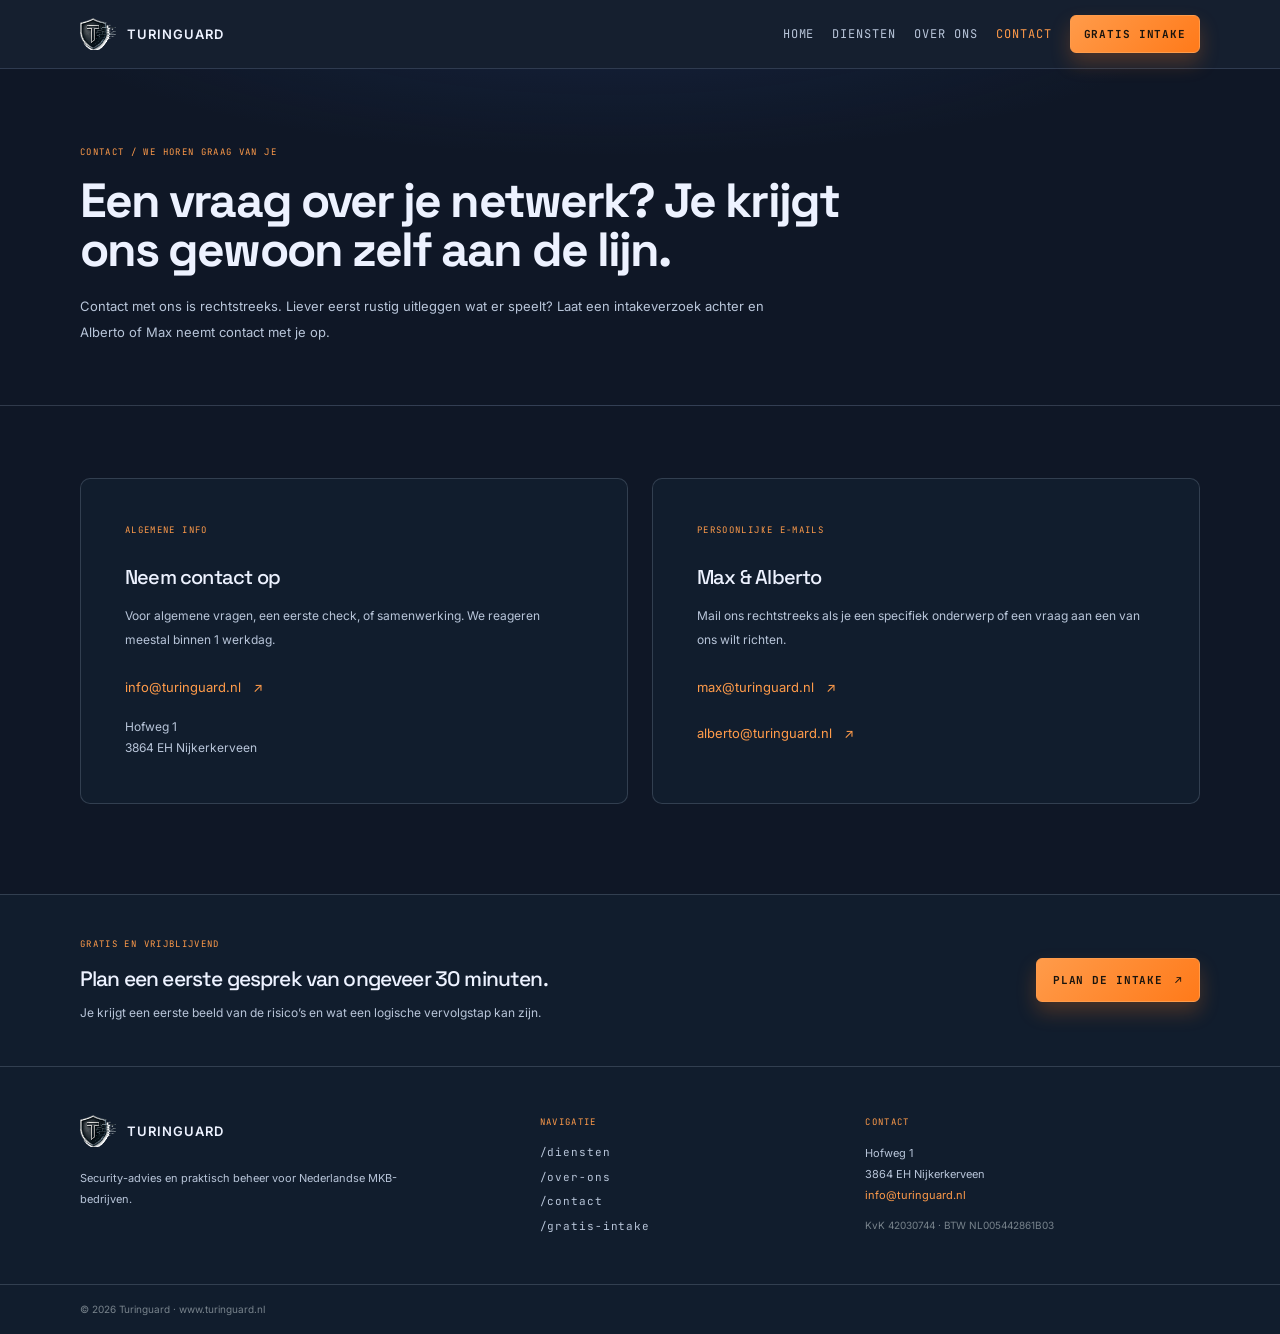
==== contact.html @ 965daee1 "Update HTML website" ====
<!doctype html>
<html lang="nl">
  <head>
    <meta charset="utf-8">
    <meta name="viewport" content="width=device-width, initial-scale=1">
    <meta name="theme-color" content="#090b0e">
    <meta name="author" content="Turinguard">
    <meta name="robots" content="index, follow, max-snippet:-1, max-image-preview:large, max-video-preview:-1">
    <meta name="description" content="Neem contact op met Turinguard voor cybersecurityadvies, security-scans, netwerkbeveiliging en praktisch IT-beheer voor jouw MKB-bedrijf.">
    <title>Turinguard | Contact</title>
    <link rel="canonical" href="https://turinguard.com/contact.html">
    <link rel="preconnect" href="https://fonts.googleapis.com">
    <link rel="preconnect" href="https://fonts.gstatic.com" crossorigin>
    <link rel="stylesheet" href="styles.css">
    <meta property="og:type" content="website">
    <meta property="og:site_name" content="Turinguard">
    <meta property="og:url" content="https://turinguard.com/contact.html">
    <meta property="og:title" content="Turinguard | Contact voor cybersecurityadvies">
    <meta property="og:description" content="Neem contact op met Turinguard voor cybersecurityadvies, security-scans, netwerkbeveiliging en praktisch IT-beheer voor jouw MKB-bedrijf.">
    <meta property="og:image" content="https://turinguard.com/logo.png">
    <meta name="twitter:card" content="summary_large_image">
    <meta name="twitter:title" content="Turinguard | Contact voor cybersecurityadvies">
    <meta name="twitter:description" content="Neem contact op met Turinguard voor cybersecurityadvies, security-scans, netwerkbeveiliging en praktisch IT-beheer voor jouw MKB-bedrijf.">
    <meta name="twitter:image" content="https://turinguard.com/logo.png">
  </head>
  <body>
    <header class="site-header"><div class="header-inner wrap">
      <a class="brand" href="index.html" aria-label="Turinguard, home"><img src="logo.png" alt="" width="36" height="32"><span>TURINGUARD</span></a>
      <details class="mobile-nav"><summary aria-label="Navigatie openen"><span></span><span></span><span></span></summary><nav aria-label="Mobiele hoofdnavigatie"><a href="index.html">Home</a><a href="diensten.html">Diensten</a><a href="over-ons.html">Over ons</a><a href="contact.html" aria-current="page">Contact</a><a class="button button-small" href="intake.html">Gratis intake</a></nav></details>
      <nav class="desktop-nav" aria-label="Hoofdnavigatie"><a href="index.html">Home</a><a href="diensten.html">Diensten</a><a href="over-ons.html">Over ons</a><a href="contact.html" aria-current="page">Contact</a><a class="button button-small" href="intake.html">Gratis intake</a></nav>
    </div></header>
    <main>
      <section class="page-heading"><div class="wrap">
        <p class="eyebrow">contact / we horen graag van je</p>
        <h1>Een vraag over je netwerk? Je krijgt ons gewoon zelf aan de lijn.</h1>
        <p class="page-lead">Contact met ons is rechtstreeks. Liever eerst rustig uitleggen wat er speelt? Laat een intakeverzoek achter en Alberto of Max neemt contact met je op.</p>
      </div></section>
      <section class="wrap contact-page">
        <article class="contact-card">
          <p class="eyebrow">algemene info</p>
          <h2>Neem contact op</h2>
          <p>Voor algemene vragen, een eerste check, of samenwerking. We reageren meestal binnen 1 werkdag.</p>
          <a class="contact-email" href="mailto:info@turinguard.nl">info@turinguard.nl <span aria-hidden="true">↗</span></a>
          <address>Hofweg 1<br>3864 EH Nijkerkerveen</address>
        </article>
        <article class="contact-card">
          <p class="eyebrow">persoonlijke e-mails</p>
          <h2>Max &amp; Alberto</h2>
          <p>Mail ons rechtstreeks als je een specifiek onderwerp of een vraag aan een van ons wilt richten.</p>
          <a class="contact-email" href="mailto:max@turinguard.nl">max@turinguard.nl <span aria-hidden="true">↗</span></a>
          <a class="contact-email" href="mailto:alberto@turinguard.nl">alberto@turinguard.nl <span aria-hidden="true">↗</span></a>
        </article>
      </section>
      <section class="page-cta"><div class="wrap cta-inner"><div><p class="eyebrow">gratis en vrijblijvend</p><h2>Plan een eerste gesprek van ongeveer 30 minuten.</h2><p>Je krijgt een eerste beeld van de risico’s en wat een logische vervolgstap kan zijn.</p></div><a class="button" href="intake.html">Plan de intake <span aria-hidden="true">↗</span></a></div></section>
    </main>
    <footer class="site-footer"><div class="wrap footer-grid"><div><a class="brand" href="index.html"><img src="logo.png" alt="" width="36" height="32" loading="lazy" decoding="async"><span>TURINGUARD</span></a><p class="footer-intro">Security-advies en praktisch beheer voor Nederlandse MKB-bedrijven.</p></div><div><p class="eyebrow">navigatie</p><ul class="footer-links"><li><a href="diensten.html">/diensten</a></li><li><a href="over-ons.html">/over-ons</a></li><li><a href="contact.html">/contact</a></li><li><a href="intake.html">/gratis-intake</a></li></ul></div><div><p class="eyebrow">contact</p><p class="footer-contact">Hofweg 1<br>3864 EH Nijkerkerveen<br><a href="mailto:info@turinguard.nl">info@turinguard.nl</a></p><p class="legal">KvK 42030744 · BTW NL005442861B03</p></div></div><div class="footer-bottom"><p class="wrap">© 2026 Turinguard · www.turinguard.nl</p></div></footer>
  </body>
</html>
---- styles.css ----
@import url("https://fonts.googleapis.com/css2?family=Inter:wght@400;500;600;700;800&family=JetBrains+Mono:wght@400;500;600;700&family=Space+Grotesk:wght@400;500;600;700&display=swap");

:root {
  color-scheme: dark;
  --font-body: "Inter", sans-serif;
  --font-heading: "Space Grotesk", sans-serif;
  --font-accent: "JetBrains Mono", monospace;
  --background: #0f1726;
  --foreground: #edf2ff;
  --muted: #b8c5d9;
  --line: rgba(148, 163, 184, 0.25);
  --surface: #111d2d;
  --accent: #ff9b4a;
  --accent-strong: #ff7a1a;
  --accent-soft: rgba(255, 155, 74, 0.14);
  --accent-contrast: #19140e;
  --ink: #f7f9fc;
  --panel: #f5f7fb;
  --panel-ink: #24324c;
  --panel-muted: #61708c;
  --card-radius: 10px;
  --content-width: 1120px;
}

* { box-sizing: border-box; }
html { scroll-behavior: smooth; scroll-padding-top: 84px; }
body { margin: 0; background: var(--background); color: var(--foreground); font: 15px/1.7 var(--font-body); }
body, p, li, a, input, select, textarea, button { font-family: var(--font-body); }

h1, h2, h3, h4, h5, h6 { font-family: var(--font-heading); letter-spacing: -0.04em; }

a { color: inherit; text-decoration: none; }
button, input, select, textarea { font: inherit; }
::selection { background: rgba(255, 155, 74, 0.35); color: var(--foreground); }
.wrap { width: min(var(--content-width), calc(100% - 48px)); margin-inline: auto; }

.site-header { position: sticky; z-index: 10; top: 0; border-bottom: 1px solid rgb(52 65 86 / 85%); background: rgb(23 33 49 / 90%); backdrop-filter: blur(14px); }
.header-inner { position: relative; display: flex; min-height: 68px; align-items: center; justify-content: space-between; }
.brand { display: inline-flex; align-items: center; gap: 11px; font-size: 13px; font-weight: 600; letter-spacing: .08em; transition: transform .2s ease, filter .2s ease; }
.brand:hover { transform: translateY(-1px); }
.brand img { width: 36px; height: 32px; object-fit: contain; filter: brightness(1.1) contrast(1.1); }
.desktop-nav { position: relative; display: flex; align-items: center; gap: 18px; }
.desktop-nav > a:not(.button) { color: var(--muted); font-size: 12px; font-family: var(--font-accent); letter-spacing: .08em; text-transform: uppercase; transition: color .2s ease, transform .2s ease; }
.desktop-nav > a[aria-current="page"] { color: var(--accent); }
.desktop-nav > a:not(.button):hover, .footer-links a:hover { color: var(--accent); transform: translateY(-1px); }
.mobile-nav { display: none; }

.terminal-menu {
  position: relative;
  display: inline-block;
}
.terminal-menu summary {
  list-style: none;
  cursor: pointer;
  padding: 8px 12px;
  border: 1px solid rgba(255, 155, 74, 0.35);
  background: rgba(17, 29, 45, 0.7);
  border-radius: 8px;
  color: var(--accent);
  font-family: var(--font-accent);
  font-size: 10px;
  letter-spacing: .12em;
  text-transform: lowercase;
  transition: border-color .2s ease, transform .2s ease;
}
.terminal-menu summary::-webkit-details-marker { display: none; }
.terminal-menu summary:hover { border-color: rgba(255, 155, 74, 0.7); transform: translateY(-1px); }
.terminal-menu[open] summary { border-color: rgba(255, 155, 74, 0.8); }
.terminal-nav {
  position: absolute;
  top: 48px;
  right: 0;
  width: min(340px, calc(100vw - 32px));
  padding: 16px 18px 12px;
  border: 1px solid rgba(255, 155, 74, 0.35);
  border-radius: 14px;
  background: rgba(15, 23, 38, 0.96);
  box-shadow: inset 0 0 0 1px rgba(255, 155, 74, 0.12), 0 20px 40px rgba(0, 0, 0, 0.26);
}
.terminal-nav::before {
  content: "";
  position: absolute;
  inset: 0 0 auto 0;
  height: 30px;
  border-bottom: 1px solid rgba(148, 163, 184, 0.2);
  background: linear-gradient(180deg, rgba(255, 255, 255, 0.02), transparent);
}
.terminal-nav-header {
  display: flex;
  align-items: center;
  gap: 7px;
  padding: 0 0 10px;
  color: var(--muted);
  font-family: var(--font-accent);
  font-size: 10px;
  letter-spacing: .12em;
  text-transform: uppercase;
}
.terminal-nav-header span {
  display: inline-block;
  width: 9px;
  height: 9px;
  border-radius: 50%;
  background: rgba(255, 155, 74, 0.8);
}
.terminal-nav-header span:nth-child(2) { background: rgba(148, 163, 184, 0.8); }
.terminal-nav-header span:nth-child(3) { background: rgba(80, 90, 110, 0.8); }
.terminal-nav-body {
  position: relative;
  padding-top: 8px;
  color: var(--foreground);
}
.terminal-nav-body .nav-title {
  margin: 0 0 12px;
  color: #dfe7f6;
  font-family: var(--font-accent);
  font-size: 11px;
  letter-spacing: .12em;
  text-transform: uppercase;
}
.terminal-nav-body .nav-shell {
  display: block;
  margin-bottom: 12px;
  color: #d2d9ef;
  font-family: var(--font-accent);
  font-size: 11px;
  letter-spacing: .04em;
}
.terminal-nav-body .nav-shell strong {
  color: var(--accent);
  font-weight: 700;
}
.terminal-nav-links {
  display: grid;
  gap: 6px;
  margin: 0;
  padding: 0 0 0 18px;
  list-style: none;
}
.terminal-nav-links li { line-height: 1.4; }
.terminal-nav-links a {
  color: var(--muted);
  font-family: var(--font-accent);
  font-size: 11px;
  line-height: 1.6;
  transition: color .2s ease, transform .2s ease;
}
.terminal-nav-links a:hover { color: var(--accent); transform: translateX(2px); }
.terminal-nav-links a[aria-current="page"] { color: var(--accent); }
.terminal-nav-caret {
  display: inline-block;
  margin-top: 8px;
  color: var(--accent);
  font-size: 14px;
  animation: blink 1.3s step-end infinite;
}
@keyframes blink {
  50% { opacity: 0; }
}

@keyframes rise-in {
  from { opacity: 0; transform: translateY(14px); }
  to { opacity: 1; transform: translateY(0); }
}
@keyframes grid-drift {
  to { background-position: 22px 22px, 22px 22px; }
}
@keyframes status-pulse {
  50% { box-shadow: 0 0 0 5px rgba(34, 197, 94, 0.16), 0 0 12px rgba(34, 197, 94, 0.55); }
}

.button { display: inline-flex; min-height: 44px; align-items: center; justify-content: center; gap: 12px; padding: 10px 16px; border: 1px solid var(--accent); border-radius: 6px; background: linear-gradient(135deg, var(--accent) 0%, var(--accent-strong) 100%); color: var(--accent-contrast); font-family: var(--font-accent); font-size: 11px; font-weight: 700; letter-spacing: .08em; text-transform: uppercase; box-shadow: 0 10px 20px rgba(255, 122, 26, 0.24); transition: background .2s ease, border-color .2s ease, transform .2s ease, box-shadow .2s ease; }
.button:hover { transform: translateY(-1px); box-shadow: 0 14px 28px rgba(255, 122, 26, 0.32); }
.button-small { min-height: 38px; padding: 7px 13px; }
.button-outline { border-color: rgba(255, 155, 74, 0.45); background: rgba(16, 20, 27, 0.7); color: var(--foreground); box-shadow: none; }
.button-outline:hover { border-color: rgba(255, 155, 74, 0.8); background: rgba(17, 29, 45, 0.95); }
.button-row { display: flex; flex-wrap: wrap; gap: 12px; margin-top: 30px; }

.grid-bg { background-color: var(--background); background-image: linear-gradient(to right, rgb(255 255 255 / 3.5%) 1px, transparent 1px), linear-gradient(to bottom, rgb(255 255 255 / 3.5%) 1px, transparent 1px); background-size: 44px 44px; }
.hero { position: relative; display: grid; min-height: calc(100svh - 68px); align-items: center; overflow: hidden; border-bottom: 1px solid var(--line); background-image: radial-gradient(ellipse 70% 75% at 30% 0%, rgb(93 120 172 / 16%), transparent 68%), linear-gradient(to right, rgb(255 255 255 / 2.5%) 1px, transparent 1px), linear-gradient(to bottom, rgb(255 255 255 / 2.5%) 1px, transparent 1px); background-size: auto, 44px 44px, 44px 44px; }
.hero { animation: grid-drift 32s linear infinite alternate; }
.hero-copy > * { animation: rise-in .7s cubic-bezier(.2, .7, .2, 1) both; }
.hero-copy > :nth-child(1) { animation-delay: .08s; }
.hero-copy > :nth-child(2) { animation-delay: .16s; }
.hero-copy > :nth-child(3) { animation-delay: .24s; }
.hero-copy > :nth-child(4) { animation-delay: .32s; }
.hero-copy > :nth-child(5) { animation-delay: .4s; }
.team-card { animation: rise-in .75s .25s cubic-bezier(.2, .7, .2, 1) both; }
.hero-content { position: relative; z-index: 1; display: grid; grid-template-columns: minmax(0, 1fr) 320px; align-items: center; gap: clamp(40px, 7vw, 88px); padding-block: clamp(42px, 7vh, 74px); }
.hero-copy { min-width: 0; }
.eyebrow-row { display: flex; flex-wrap: wrap; align-items: center; gap: 12px; }
.eyebrow { margin: 0; color: var(--accent); font-family: var(--font-accent); font-size: 9px; letter-spacing: .15em; line-height: 1.6; text-transform: uppercase; }
.eyebrow span { color: #70817f; }
h1, h2, h3, p { margin-top: 0; }
h1 { max-width: 760px; margin-bottom: 0; margin-top: 21px; font-size: clamp(42px, 4.8vw, 66px); line-height: 1.02; }
.intro { max-width: 670px; margin: 22px 0 0; color: var(--muted); font-size: 16px; line-height: 1.8; }
.hero-points-title { margin: 28px 0 0; }
.hero-points { display: grid; grid-template-columns: repeat(3, minmax(0, 1fr)); gap: 12px; margin: 12px 0 0; padding: 0; list-style: none; }
.hero-points li { display: flex; align-items: center; gap: 10px; padding: 12px 14px; border: 1px solid var(--line); border-radius: 10px; background: rgba(17, 29, 45, 0.6); color: var(--foreground); font-size: 12px; }
.icon-badge { display: inline-grid; place-items: center; width: 29px; height: 29px; flex: 0 0 auto; color: var(--accent); }
.icon-badge svg { width: 25px; height: 25px; fill: none; stroke: currentColor; stroke-linecap: round; stroke-linejoin: round; stroke-width: 1.35; }
.status-chip { display: inline-flex; align-items: center; gap: 8px; padding: 7px 10px; border: 1px solid rgba(255, 155, 74, 0.3); border-radius: 999px; background: rgba(255, 155, 74, 0.08); color: #f8d6b4; font-family: var(--font-accent); font-size: 9px; letter-spacing: .07em; text-transform: uppercase; }
.hero-note { margin-top: 25px; padding-top: 13px; border-top: 1px solid var(--line); color: #b4bfd0; font-size: 11px; }
.status-dot { width: 7px; height: 7px; border-radius: 50%; background: #22c55e; box-shadow: 0 0 0 2px rgba(34, 197, 94, 0.25), 0 0 10px rgba(34, 197, 94, 0.45); animation: status-pulse 2.2s ease-in-out infinite; }
.team-card { padding: 26px; background: linear-gradient(180deg, #f1f5fe 0%, #ebf0fa 100%); color: var(--panel-ink); border: 1px solid rgba(49, 93, 169, 0.08); box-shadow: 0 22px 38px rgba(15, 23, 38, 0.12); transition: transform .28s ease, box-shadow .28s ease, border-color .28s ease; }
.team-card .eyebrow { color: #4568aa; font-size: 9px; letter-spacing: .12em; }
.team-card h2 { margin: 12px 0 18px; font-size: 25px; line-height: 1.15; }
.team-card .team-link { font-family: var(--font-accent); letter-spacing: .08em; text-transform: uppercase; }
.team-people { display: grid; gap: 12px; padding-block: 16px; border-block: 1px solid #cbd3e1; }
.team-person { display: flex; align-items: center; gap: 12px; transition: transform .2s ease; }
.team-person:hover { transform: translateX(2px); }
.team-photo { display: block; width: 38px; height: 38px; flex: 0 0 auto; border-radius: 50%; object-fit: cover; border: 1px solid rgba(49, 93, 169, 0.22); background: #e2eaf8; transition: transform .25s ease, box-shadow .25s ease, border-color .25s ease; }
.team-person:hover .team-photo { transform: scale(1.06); box-shadow: 0 8px 18px rgba(49, 93, 169, 0.18); border-color: rgba(49, 93, 169, 0.4); }
.team-person p { margin: 0; font-size: 12px; line-height: 1.5; }
.team-person strong, .team-person p span { display: block; }
.team-person p span { color: var(--panel-muted); font-size: 11px; }
.team-note { margin: 14px 0 0; color: var(--panel-muted); font-size: 12px; line-height: 1.7; }
.team-link { display: inline-flex; align-items: center; gap: 10px; margin-top: 20px; color: #315da9; font-size: 11px; font-weight: 600; transition: color .2s ease, transform .2s ease; }
.team-link:hover { color: #203f79; transform: translateX(2px); }

.service-strip { border-bottom: 1px solid var(--line); background: #172438; }
.service-grid { display: grid; grid-template-columns: repeat(3, 1fr); gap: 12px; padding-block: 14px; }
.service-summary { min-height: 226px; padding: 32px 30px 34px; background: var(--surface); border: 1px solid transparent; transition: transform .28s ease, box-shadow .28s ease, border-color .28s ease; }
.service-summary h2 { margin: 15px 0 10px; font-size: 18px; font-weight: 500; }
.service-summary > p:last-child { max-width: 340px; margin: 0; color: var(--muted); font-size: 13px; line-height: 1.9; }
.service-icon { display: inline-grid; place-items: center; width: 62px; height: 48px; color: var(--accent); }
.service-icon svg { width: 48px; height: 48px; fill: none; stroke: currentColor; stroke-linecap: round; stroke-linejoin: round; stroke-width: 1.25; }

.section { padding-block: clamp(76px, 10vh, 112px); }
.section-heading { max-width: 650px; }
.section-heading h2, .about-copy h2, .contact-copy h2 { margin: 12px 0; font-size: 31px; font-weight: 500; letter-spacing: 0; line-height: 1.35; }
.section-heading > p:last-child, .about-copy > p:not(.eyebrow), .contact-copy > p:not(.eyebrow) { max-width: 680px; margin-bottom: 0; color: var(--muted); font-size: 13px; line-height: 2; }
.process-grid { display: grid; grid-template-columns: repeat(3, 1fr); gap: 14px; margin: 38px 0 0; padding: 0; list-style: none; }
.process-grid li { min-height: 205px; padding: 24px; border: 1px solid var(--line); background: rgb(16 21 27 / 70%); transition: transform .28s ease, box-shadow .28s ease, border-color .28s ease; }
.step-number, .service-category { color: var(--accent); font-family: var(--font-accent); font-size: 10px; letter-spacing: .13em; }
.process-grid h3, .detail-item h3 { margin: 15px 0 8px; font-size: 16px; font-weight: 500; }
.process-grid p { margin: 0; color: var(--muted); font-size: 12px; line-height: 1.9; }

.detail-section { border-block: 1px solid var(--line); }
.detail-content { padding-block: 82px 90px; }
.detail-list { margin-top: 36px; border-top: 1px solid var(--line); }
.detail-item { display: grid; grid-template-columns: 90px minmax(0, 1fr); gap: 12px; padding: 25px 0; border-bottom: 1px solid var(--line); }
.detail-item h3 { margin: 0; }
.detail-lead { margin: 7px 0 14px; color: var(--muted); font-size: 12px; }
.detail-item ul { display: grid; grid-template-columns: repeat(3, 1fr); gap: 8px; margin: 0; padding: 0; list-style: none; }
.detail-item li { padding: 10px 12px; border: 1px solid var(--line); color: #c5cbd0; font-size: 11px; line-height: 1.7; }
.text-link { display: inline-flex; gap: 10px; margin-top: 27px; color: var(--accent); font-size: 12px; }
.text-link:hover, address a:hover { color: var(--accent-hover); }

.about-section { display: grid; grid-template-columns: minmax(0, 1.15fr) minmax(260px, .85fr); gap: 72px; align-items: center; }
.about-copy h2 { max-width: 720px; margin-top: 15px; margin-bottom: 20px; }
.about-copy > p:not(.eyebrow) + p { margin-top: 15px; }
.about-facts { border-top: 1px solid var(--line); }
.about-facts article { padding: 22px 0; border-bottom: 1px solid var(--line); }
.about-facts p { margin: 10px 0 0; color: #bdc5ca; font-size: 13px; line-height: 1.9; }

.contact-band { border-block: 1px solid var(--line); background: #0d1216; }
.contact-layout { display: grid; grid-template-columns: minmax(0, .9fr) minmax(400px, 1.1fr); gap: 70px; padding-block: 82px; }
.contact-copy h2 { margin-top: 15px; }
.contact-points { display: grid; gap: 9px; margin: 24px 0; padding: 0; color: #c5cbd0; font-size: 12px; list-style: none; }
.contact-points span { margin-right: 8px; color: var(--accent); }
address { color: var(--muted); font-size: 12px; font-style: normal; line-height: 2; }
address a, .footer-contact a { color: var(--accent); }
.intake-form { padding: 28px; border: 1px solid var(--line); background: var(--surface); }
.form-grid { display: grid; grid-template-columns: repeat(2, minmax(0, 1fr)); gap: 19px 15px; }
.form-grid label { display: block; color: #b5bec4; font-size: 11px; }
.form-wide { grid-column: 1 / -1; }
.form-grid input, .form-grid select, .form-grid textarea { display: block; width: 100%; min-height: 43px; margin-top: 7px; padding: 10px 11px; border: 1px solid var(--line); border-radius: 3px; outline: none; background: var(--background); color: var(--foreground); font-size: 12px; }
.form-grid textarea { min-height: 100px; resize: vertical; }
.form-grid input:focus, .form-grid select:focus, .form-grid textarea:focus { border-color: var(--accent); box-shadow: 0 0 0 3px rgb(118 151 232 / 14%); }
.form-grid input::placeholder, .form-grid textarea::placeholder { color: #65717b; }
.intake-form button { margin-top: 21px; cursor: pointer; }
.form-note { margin: 11px 0 0; color: #818c95; font-size: 10px; line-height: 1.8; }

.site-footer { background: var(--surface); }
.footer-grid { display: grid; grid-template-columns: 1.2fr .8fr 1fr; gap: 58px; padding-block: 48px; }
.footer-intro { max-width: 320px; margin: 14px 0 0; color: var(--muted); font-size: 11px; line-height: 1.9; }
.footer-links { display: grid; gap: 6px; margin: 14px 0 0; padding: 0; color: var(--muted); font-size: 11px; list-style: none; }
.footer-links a { font-family: var(--font-accent); letter-spacing: .08em; text-transform: lowercase; }
.footer-contact { margin: 14px 0 0; color: var(--muted); font-size: 11px; line-height: 1.9; }
.legal { margin: 11px 0 0; color: #78838c; font-size: 10px; }
.footer-bottom { border-top: 1px solid var(--line); }
.footer-bottom p { margin-block: 0; padding-block: 16px; color: #78838c; font-size: 10px; }

.page-heading { padding-block: 76px 60px; border-bottom: 1px solid var(--line); background: radial-gradient(ellipse 70% 75% at 48% -25%, rgb(49 89 173 / 18%), transparent 68%), var(--background); }
.page-heading > .wrap > * { animation: rise-in .7s cubic-bezier(.2, .7, .2, 1) both; }
.page-heading > .wrap > :nth-child(1) { animation-delay: .08s; }
.page-heading > .wrap > :nth-child(2) { animation-delay: .16s; }
.page-heading > .wrap > :nth-child(3) { animation-delay: .24s; }
.page-heading h1 { max-width: 840px; margin-top: 18px; font-size: clamp(32px, 4.3vw, 48px); }
.page-lead { max-width: 700px; margin: 18px 0 0; color: var(--muted); font-size: 13px; line-height: 2; }
.about-team { display: grid; grid-template-columns: minmax(230px, .8fr) minmax(0, 1.2fr); align-items: center; gap: clamp(36px, 6vw, 72px); padding-block: clamp(64px, 8vh, 92px); border-bottom: 1px solid var(--line); }
.about-team-intro h2 { margin: 12px 0; font-size: 29px; font-weight: 500; line-height: 1.25; }
.about-team-intro > p:last-child { margin: 0; color: var(--muted); font-size: 12px; line-height: 2; }
.about-people { display: grid; grid-template-columns: repeat(2, minmax(0, 1fr)); gap: 16px; }
.about-person { min-width: 0; }
.about-person img { display: block; width: min(100%, 210px); height: 210px; border: 1px solid var(--line); border-radius: 12px; object-fit: cover; object-position: center 35%; background: var(--surface); }
.about-person h3 { margin: 13px 0 0; font-size: 15px; font-weight: 500; letter-spacing: 0; }
.services-page { display: grid; gap: 14px; padding-block: clamp(56px, 8vh, 90px) clamp(72px, 10vh, 108px); }
.service-detail { display: grid; grid-template-columns: 240px minmax(0, 1fr); gap: 24px; padding: 24px; border: 1px solid var(--line); background: var(--surface); }
.service-marker { display: flex; align-items: center; gap: 12px; }
.service-marker svg { display: block; width: 72px; height: 72px; flex: 0 0 auto; fill: none; stroke: var(--accent); stroke-linecap: round; stroke-linejoin: round; stroke-width: 1.7; }
.service-marker .service-category { font-size: 14px; font-weight: 500; letter-spacing: .09em; }
.service-detail h2, .story-main h2, .contact-card h2 { margin: 0 0 10px; font-size: 20px; font-weight: 500; }
.service-detail > div > p, .story-main > p:not(.eyebrow), .contact-card > p:not(.eyebrow), .story-aside > p:not(.eyebrow) { max-width: 690px; margin: 0; color: var(--muted); font-size: 12px; line-height: 2; }
.service-detail ul { display: grid; grid-template-columns: repeat(3, minmax(0, 1fr)); gap: 8px; margin: 16px 0 0; padding: 0; list-style: none; }
.service-detail li { padding: 10px 12px; border: 1px solid var(--line); color: #c5cbd0; font-size: 11px; line-height: 1.7; }
.about-story { padding-block: clamp(72px, 9vh, 100px); }
.story-main h2 { margin-top: 12px; font-size: 27px; }
.story-steps { display: grid; grid-template-columns: repeat(3, minmax(0, 1fr)); gap: 32px; margin: 34px 0 40px; padding: 0; list-style: none; counter-reset: story-step; }
.story-step { position: relative; min-width: 0; padding: 23px 22px 25px; border: 1px solid var(--line); background: linear-gradient(145deg, rgb(17 29 45 / 88%), rgb(17 29 45 / 45%)); }
.story-step:not(:last-child)::before { position: absolute; top: 50%; right: -25px; width: 18px; height: 1px; background: var(--accent); content: ""; transform: translateY(-50%); }
.story-step:not(:last-child)::after { position: absolute; top: 50%; right: -25px; width: 7px; height: 7px; border-top: 1px solid var(--accent); border-right: 1px solid var(--accent); content: ""; transform: translateY(-50%) rotate(45deg); }
.story-step-number { display: flex; align-items: center; gap: 10px; color: var(--accent); font-family: var(--font-accent); font-size: 11px; }
.story-step-number::after { width: 34px; height: 1px; background: rgb(255 155 74 / 48%); content: ""; }
.story-step-number span { color: var(--muted); font-size: 9px; text-transform: uppercase; }
.story-step h3 { margin: 25px 0 9px; font-size: 17px; font-weight: 500; letter-spacing: 0; }
.story-step p { margin: 0; color: var(--muted); font-size: 12px; line-height: 1.9; }
.story-aside { display: grid; grid-template-columns: minmax(150px, .55fr) minmax(0, 2.45fr); gap: 22px; padding: 22px 24px; border-left: 2px solid var(--accent); background: var(--surface); }
.story-aside-title { margin: 0; color: var(--foreground); font-size: 15px; font-weight: 500; letter-spacing: 0; line-height: 1.5; }
.story-fit-copy { display: grid; grid-template-columns: repeat(3, minmax(0, 1fr)); gap: 22px; margin: 0; padding: 0; list-style: none; }
.story-fit-copy li { position: relative; padding-left: 15px; color: #bdc5ca; font-size: 11px; line-height: 1.9; }
.story-fit-copy li::before { position: absolute; top: .78em; left: 0; width: 5px; height: 5px; border-radius: 50%; background: var(--accent); content: ""; }
.contact-page { display: grid; grid-template-columns: repeat(2, minmax(0, 1fr)); gap: 24px; padding-block: clamp(56px, 8vh, 88px) clamp(72px, 10vh, 108px); }
.contact-card { display: flex; min-height: 260px; flex-direction: column; justify-content: flex-start; max-width: none; margin-inline: 0; padding: clamp(28px, 5vw, 44px); border: 1px solid var(--line); background: var(--surface); }
.contact-card h2 { margin-top: 22px; }
.contact-card p { max-width: 36ch; }
.contact-card address { margin-top: 18px; color: var(--muted); font-style: normal; line-height: 1.8; }
.contact-email { display: inline-flex; gap: 12px; margin-top: 24px; color: var(--accent); font-size: 13px; }
.intake-page { display: grid; grid-template-columns: minmax(230px, .75fr) minmax(0, 1.25fr); gap: clamp(36px, 5vw, 64px); align-items: start; padding-block: clamp(56px, 8vh, 88px) clamp(72px, 10vh, 108px); }
.intake-context { padding-top: 20px; }
.intake-context .contact-points { margin-top: 20px; }
.intake-context > p:last-child { color: var(--muted); font-size: 12px; line-height: 1.9; }
.intake-context > p:last-child a { color: var(--accent); }
.page-cta { border-block: 1px solid var(--line); background: var(--surface); transition: border-color .25s ease, transform .25s ease, box-shadow .25s ease; }
.page-cta:hover { border-color: rgba(118 151 232 / 42%); box-shadow: inset 0 0 0 1px rgba(118 151 232 / 8%); }
.cta-inner { display: flex; align-items: center; justify-content: space-between; gap: 30px; padding-block: 42px; }
.cta-inner h2 { margin: 10px 0 5px; font-size: 21px; font-weight: 500; }
.cta-inner > div > p:last-child { margin: 0; color: var(--muted); font-size: 12px; line-height: 1.8; }

.team-card, .hero-points li, .service-summary, .process-grid li, .service-detail, .service-detail li, .detail-item li, .contact-card, .story-step {
  border-radius: var(--card-radius);
  transition: translate .28s ease, box-shadow .28s ease, border-color .28s ease;
}
.team-card:hover, .hero-points li:hover, .service-summary:hover, .process-grid li:hover, .service-detail:hover, .service-detail li:hover, .detail-item li:hover, .contact-card:hover, .story-step:hover {
  translate: 0 -4px;
  border-color: rgba(255, 155, 74, 0.4);
  box-shadow: 0 16px 30px rgb(0 0 0 / 22%);
}

@supports (animation-timeline: view()) {
  .service-summary, .process-grid li, .service-detail, .contact-card, .about-facts article, .detail-item {
    animation: rise-in linear both;
    animation-timeline: view();
    animation-range: entry 0% entry 35%;
  }
}

@media (max-width: 760px) {
  .wrap { width: min(var(--content-width), calc(100% - 36px)); }
  .desktop-nav { gap: 15px; }
  .desktop-nav > a:not(.button) { font-size: 11px; }
  .hero-content { grid-template-columns: 1fr; gap: 34px; padding-block: clamp(42px, 7vh, 72px); }
  .team-card { max-width: 480px; }
  .service-summary { padding-inline: 20px; }
  .service-summary h2 { font-size: 14px; }
  .about-section { grid-template-columns: 1fr; gap: 34px; }
  .about-team { grid-template-columns: 1fr; gap: 28px; }
  .contact-page { grid-template-columns: 1fr; }
  .contact-layout { grid-template-columns: 1fr; gap: 36px; }
  .intake-page { grid-template-columns: 1fr; gap: 24px; }
}

@media (max-width: 860px) {
  .service-detail { grid-template-columns: 225px minmax(0, 1fr); gap: 18px; }
  .service-detail ul { grid-template-columns: repeat(2, minmax(0, 1fr)); }
  .story-aside { grid-template-columns: 1fr; gap: 14px; }
  .story-fit-copy { grid-template-columns: 1fr; gap: 10px; }
}

@media (max-width: 560px) {
  html { scroll-padding-top: 72px; }
  .wrap { width: calc(100% - 36px); }
  .header-inner { min-height: 60px; }
  .desktop-nav { display: none; }
  .mobile-nav { position: relative; display: block; }
  .mobile-nav summary { display: grid; width: 42px; height: 42px; align-content: center; justify-items: center; gap: 5px; border: 1px solid var(--line); border-radius: 4px; cursor: pointer; list-style: none; }
  .mobile-nav summary::-webkit-details-marker { display: none; }
  .mobile-nav summary span { width: 17px; height: 1.5px; background: var(--foreground); }
  .mobile-nav[open] summary span:first-child { transform: translateY(6.5px) rotate(45deg); }
  .mobile-nav[open] summary span:nth-child(2) { opacity: 0; }
  .mobile-nav[open] summary span:last-child { transform: translateY(-6.5px) rotate(-45deg); }
  .mobile-nav nav { position: absolute; top: 51px; right: 0; display: grid; width: min(280px, calc(100vw - 36px)); gap: 3px; padding: 12px; border: 1px solid var(--line); background: var(--surface); box-shadow: 0 18px 36px rgb(0 0 0 / 35%); }
  .mobile-nav nav a:not(.button) { padding: 10px; color: #c7d0d5; font-size: 12px; }
  .mobile-nav nav .button { margin-top: 5px; }
  .hero { min-height: calc(100svh - 60px); }
  .hero-content { gap: 28px; padding-block: clamp(36px, 6vh, 56px); }
  .eyebrow { font-size: 9px; }
  h1 { font-size: 37px; }
  .desktop-break { display: none; }
  .intro { font-size: 13px; }
  .hero-note { margin-top: 24px; }
  .team-card { padding: 22px; }
  .team-card h2 { font-size: 23px; }
  .service-grid { grid-template-columns: 1fr; }
  .service-summary { min-height: auto; padding: 24px 20px; }
  .service-summary h2 { margin-top: 9px; font-size: 15px; }
  .section { padding-block: 72px; }
  .section-heading h2, .about-copy h2, .contact-copy h2 { font-size: 25px; }
  .process-grid { grid-template-columns: 1fr; gap: 10px; margin-top: 28px; }
  .process-grid li { min-height: 0; padding: 20px; }
  .process-grid h3 { margin-top: 10px; }
  .detail-content { padding-block: 64px; }
  .detail-item { grid-template-columns: 42px minmax(0, 1fr); gap: 8px; padding-block: 22px; }
  .detail-item ul { grid-template-columns: 1fr; }
  .service-detail { grid-template-columns: 1fr; gap: 9px; }
  .about-story { padding-block: 64px 76px; }
  .story-steps { grid-template-columns: 1fr; gap: 12px; margin-block: 26px 30px; }
  .story-step { padding: 19px 20px; }
  .story-step:not(:last-child)::before { top: auto; right: 28px; bottom: -17px; width: 1px; height: 17px; transform: none; }
  .story-step:not(:last-child)::after { top: auto; right: 25px; bottom: -17px; width: 7px; height: 7px; border: 0; border-right: 1px solid var(--accent); border-bottom: 1px solid var(--accent); transform: rotate(45deg); }
  .story-step h3 { margin-top: 17px; }
  .story-aside { grid-template-columns: 1fr; gap: 14px; padding: 20px; }
  .story-fit-copy { grid-template-columns: 1fr; gap: 10px; }
  .about-team { gap: 23px; padding-block: 54px 60px; }
  .about-team-intro h2 { font-size: 25px; }
  .about-people { gap: 10px; }
  .about-person h3 { font-size: 13px; }
  .contact-page { grid-template-columns: 1fr; padding-block: 36px 76px; }
  .intake-page { padding-block: 36px 76px; }
  .service-detail ul { grid-template-columns: 1fr; }
  .contact-layout { grid-template-columns: minmax(0, 1fr); padding-block: 64px; }
  .intake-form { padding: 20px; }
  .form-grid { grid-template-columns: 1fr; }
  .form-wide { grid-column: auto; }
  .footer-grid { grid-template-columns: 1fr 1fr; gap: 30px 20px; padding-block: 38px; }
  .footer-grid > :first-child { grid-column: 1 / -1; }
  .footer-grid > :last-child { grid-column: 1 / -1; }
}

@media (prefers-reduced-motion: reduce) {
  *, *::before, *::after { scroll-behavior: auto !important; transition-duration: .01ms !important; animation: none !important; }
}
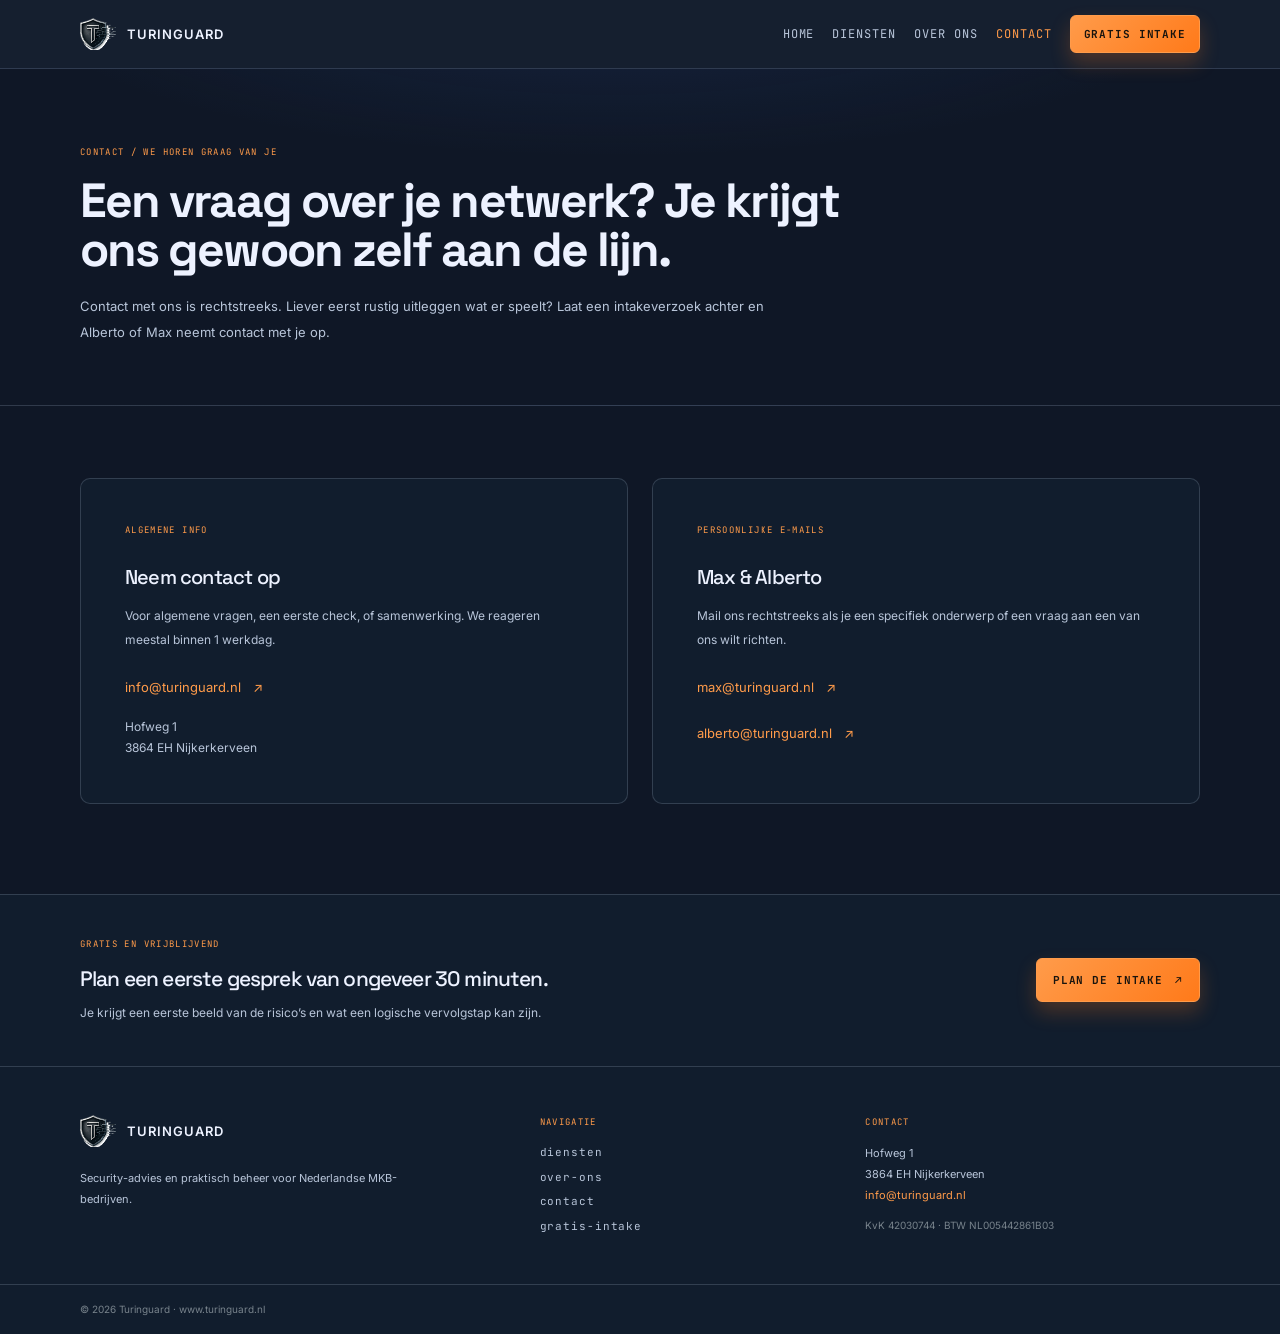
==== commit b3df1386: "Updated Footer" ====
--- a/contact.html
+++ b/contact.html
@@ -53,6 +53,6 @@
       </section>
       <section class="page-cta"><div class="wrap cta-inner"><div><p class="eyebrow">gratis en vrijblijvend</p><h2>Plan een eerste gesprek van ongeveer 30 minuten.</h2><p>Je krijgt een eerste beeld van de risico’s en wat een logische vervolgstap kan zijn.</p></div><a class="button" href="intake.html">Plan de intake <span aria-hidden="true">↗</span></a></div></section>
     </main>
-    <footer class="site-footer"><div class="wrap footer-grid"><div><a class="brand" href="index.html"><img src="logo.png" alt="" width="36" height="32" loading="lazy" decoding="async"><span>TURINGUARD</span></a><p class="footer-intro">Security-advies en praktisch beheer voor Nederlandse MKB-bedrijven.</p></div><div><p class="eyebrow">navigatie</p><ul class="footer-links"><li><a href="diensten.html">/diensten</a></li><li><a href="over-ons.html">/over-ons</a></li><li><a href="contact.html">/contact</a></li><li><a href="intake.html">/gratis-intake</a></li></ul></div><div><p class="eyebrow">contact</p><p class="footer-contact">Hofweg 1<br>3864 EH Nijkerkerveen<br><a href="mailto:info@turinguard.nl">info@turinguard.nl</a></p><p class="legal">KvK 42030744 · BTW NL005442861B03</p></div></div><div class="footer-bottom"><p class="wrap">© 2026 Turinguard · www.turinguard.nl</p></div></footer>
+    <footer class="site-footer"><div class="wrap footer-grid"><div><a class="brand" href="index.html"><img src="logo.png" alt="" width="36" height="32" loading="lazy" decoding="async"><span>TURINGUARD</span></a><p class="footer-intro">Security-advies en praktisch beheer voor Nederlandse MKB-bedrijven.</p></div><div><p class="eyebrow">navigatie</p><ul class="footer-links"><li><a href="diensten.html">diensten</a></li><li><a href="over-ons.html">over-ons</a></li><li><a href="contact.html">contact</a></li><li><a href="intake.html">gratis-intake</a></li></ul></div><div><p class="eyebrow">contact</p><p class="footer-contact">Hofweg 1<br>3864 EH Nijkerkerveen<br><a href="mailto:info@turinguard.nl">info@turinguard.nl</a></p><p class="legal">KvK 42030744 · BTW NL005442861B03</p></div></div><div class="footer-bottom"><p class="wrap">© 2026 Turinguard · www.turinguard.nl</p></div></footer>
   </body>
 </html>
